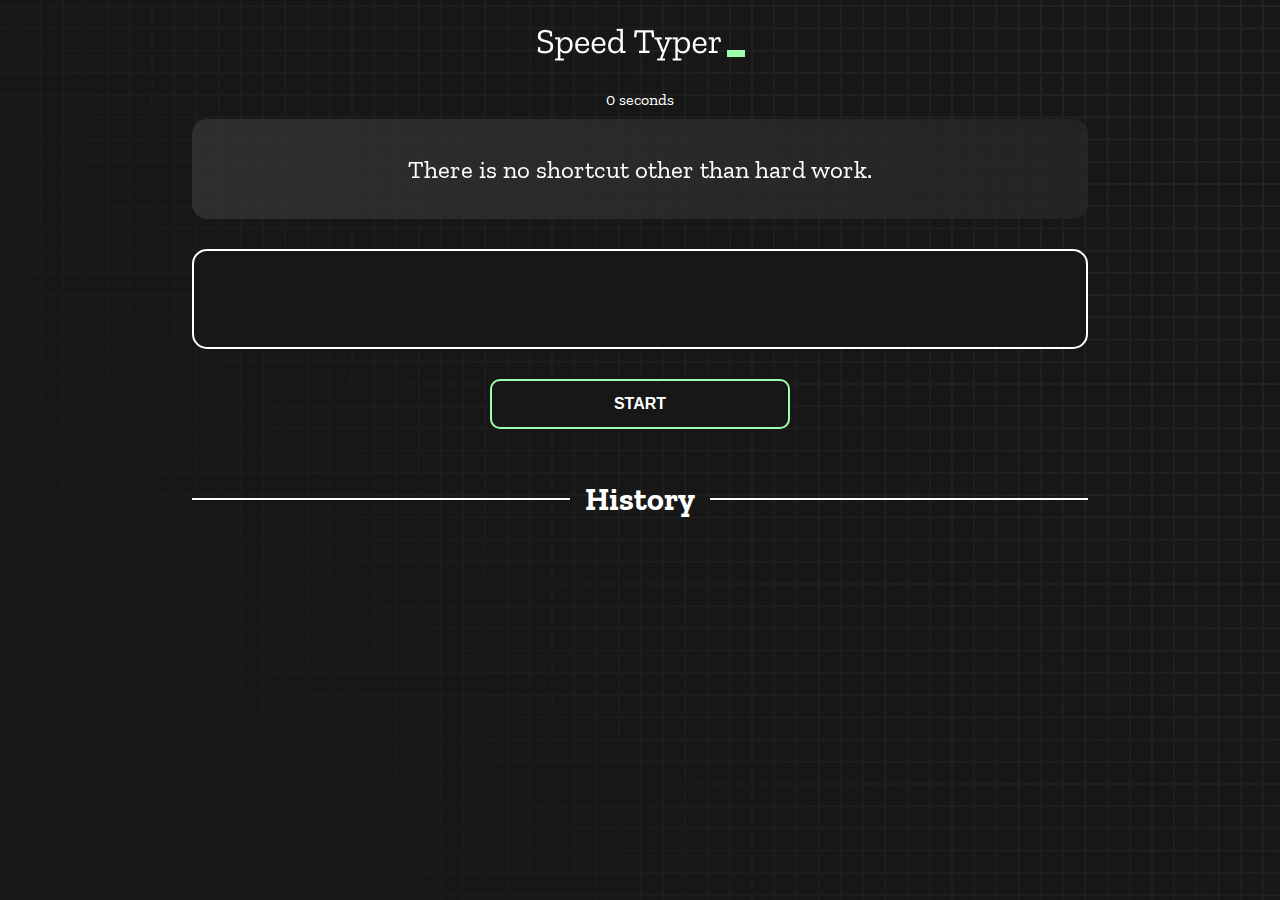
==== index.html @ 94131d9f "Initial commit" ====
<!DOCTYPE html>
<html lang="en">
  <head>
    <meta charset="UTF-8" />
    <meta http-equiv="X-UA-Compatible" content="IE=edge" />
    <meta name="viewport" content="width=device-width, initial-scale=1.0" />
    <title>Speed Monster</title>
    <link rel="stylesheet" href="styles.css" />
    <link rel="preconnect" href="https://fonts.googleapis.com" />
    <link rel="preconnect" href="https://fonts.gstatic.com" crossorigin />
    <link
      href="https://fonts.googleapis.com/css2?family=Zilla+Slab:wght@300;400;500&display=swap"
      rel="stylesheet"
    />
  </head>
  <body>
    <h1 class="title"><img src="./logo.png" /></h1>
    <div id="show-time">0 seconds</div>

    <div class="box-container">
      <div id="question"></div>

      <div id="display" class="inactive"></div>

      <div class="buttons">
        <button id="starts">START</button>
      </div>

      <div class="divider-container">
        <div class="line"></div>
        <h1 class="title2">History</h1>
        <div class="line"></div>
      </div>
      <div id="histories"></div>
    </div>

    <div id="countdown"></div>
    <div id="modal-background" class="hidden"></div>
    <div id="result" class="hidden"></div>

    <script src="./history.js"></script>
    <script src="./script.js"></script>
  </body>
</html>
---- styles.css ----
* {
  padding: 0;
  margin: 0;
  box-sizing: border-box;
}

body {
  background-image: url("./bg.png");
  background-size: cover;
  background-position: left top;
  font-family: "Zilla Slab", serif;
}

.box-container {
  width: 70%;
  margin: 0 auto;
}

#question {
  height: 100px;
  display: flex;
  align-items: center;
  justify-content: center;
  color: white;
  font-size: 25px;
  border-radius: 15px;
  background: rgb(255, 255, 255);
  background: linear-gradient(
    92.49deg,
    rgba(255, 255, 255, 0.1) 0.18%,
    rgba(255, 255, 255, 0.05) 99.85%
  );
  backdrop-filter: blur(5px);
  margin-bottom: 30px;
}

#display {
  height: 100px;
  display: flex;
  flex-wrap: wrap;
  align-items: center;
  padding-left: 5rem;
  color: white;
  font-size: 32px;
  background-color: #171717;
  border: 2px solid #9dffad;
  border-radius: 15px;
}

#countdown {
  position: fixed;
  height: 100vh;
  width: 100vw;
  background-color: rgba(0, 0, 0, 0.8);
  top: 0;
  left: 0;
  display: flex;
  align-items: center;
  justify-content: center;
  font-size: 3rem;
  color: white;
  display: none;
}
#result {
  position: fixed;
  top: 10%; 
  left: 10%;
  transform: translate(-50%, -50%);
  height: 250px;
  width: 400px;
  background-color: #171717;
  border-radius: 15px;
  border: 2px solid #9dffad;
  color: white;
  text-align: center;
  padding: 2rem;
}
#show-time{
  text-align: center;
  color: white;
  margin: 10px 0;
}

.green {
  color: #9dffad;
}
.red {
  color: #eb6565;
}
.bold {
  font-weight: 700;
}
.inactive {
  border: 2px solid white !important;
}
.hidden {
  display: none;
}
.title {
  text-align: center;
  color: white;
  margin: 20px 0;
}

.divider-container {
  height: 80px;
  display: flex;
  justify-content: center;
  align-items: center;
  gap: 15px;
  margin: 0 auto;
}

.line {
  height: 2px;
  background: white;
  width: 100%;
}

.title2 {
  color: white;
  display: block;
}

.buttons {
  display: flex;
  justify-content: center;
  margin: 30px 0;
}
button {
  padding: 10px 20px;
  border: none;
  font-size: 16px;
  font-weight: bold;
  width: 300px;
  height: 50px;
  color: white;
  background-color: #171717;
  border-radius: 10px;
  border: 2px solid #9dffad;
  cursor: pointer;
}

#histories {
  display: flex;
  flex-wrap: wrap;
  justify-content: space-around;
}

.card {
  width: 100%;
  height: 100%;
  padding: 50px;
  display: flex;
  justify-content: space-between;
  align-items: center;
  padding: 20px 30px;
  color: white;
  border-radius: 15px;
  background: rgb(255, 255, 255);
  background: linear-gradient(
    92.49deg,
    rgba(255, 255, 255, 0.1) 0.18%,
    rgba(255, 255, 255, 0.05) 99.85%
  );
  backdrop-filter: blur(5px);
  margin-bottom: 30px;
}

#modal-background {
  background: rgb(255, 255, 255);
  background: linear-gradient(
    92.49deg,
    rgba(255, 255, 255, 0.1) 0.18%,
    rgba(255, 255, 255, 0.05) 99.85%
  );
  backdrop-filter: blur(5px);
  height: 100vh;
  width: 100%;
  position: fixed;
  top: 0;
}

@media only screen and (max-width: 700px) {
  .box-container {
    padding: 0 20px;
    width: 100%;
  }
  .card {
    flex-direction: column;
  }
}
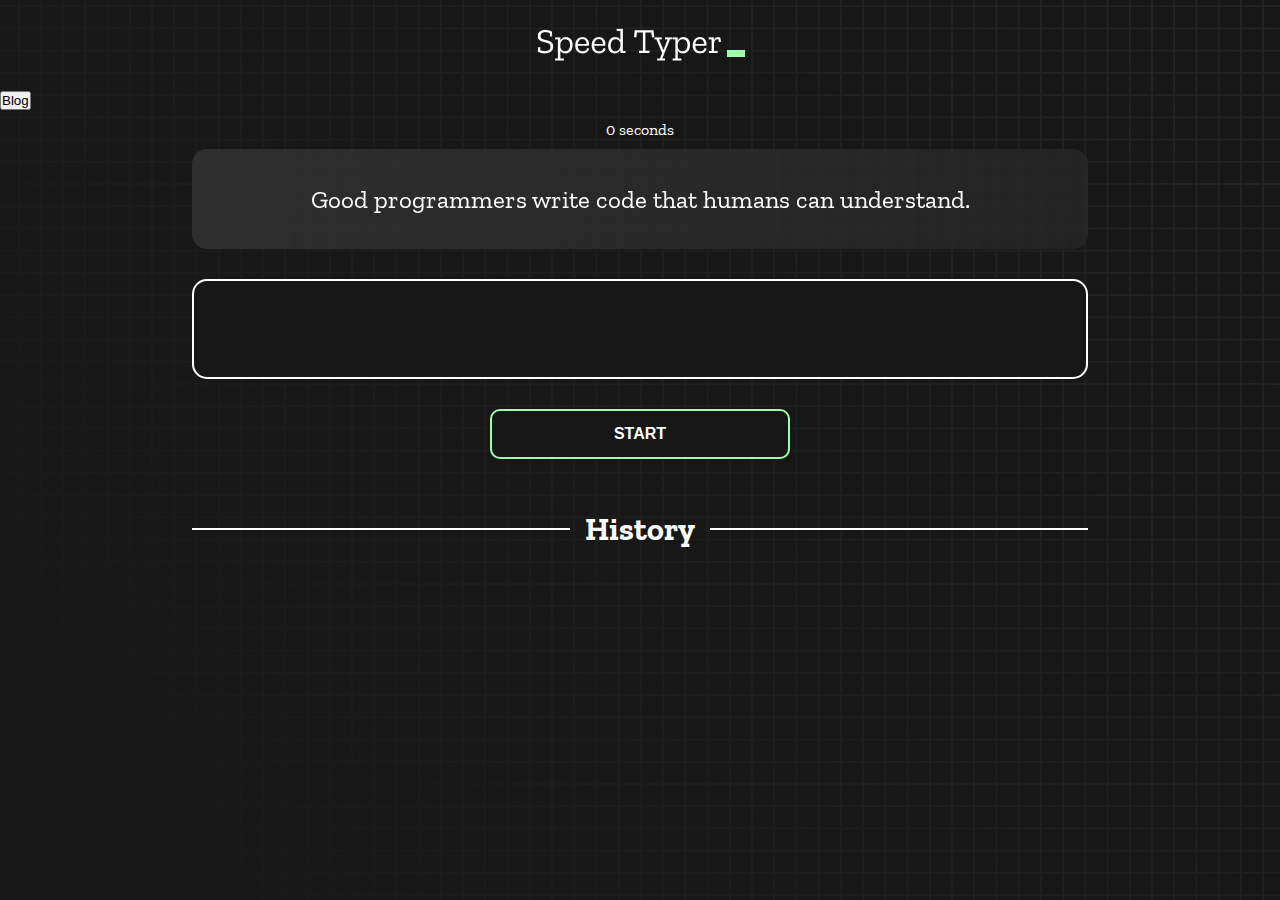
==== commit bfcb7d1d: "resposived for medium devices" ====
--- a/index.html
+++ b/index.html
@@ -15,6 +15,7 @@
   </head>
   <body>
     <h1 class="title"><img src="./logo.png" /></h1>
+    <button id="blog">Blog</button>
     <div id="show-time">0 seconds</div>
 
     <div class="box-container">
@@ -25,7 +26,6 @@
       <div class="buttons">
         <button id="starts">START</button>
       </div>
-
       <div class="divider-container">
         <div class="line"></div>
         <h1 class="title2">History</h1>
--- a/styles.css
+++ b/styles.css
@@ -74,6 +74,8 @@
   color: white;
   text-align: center;
   padding: 2rem;
+  top: 50%;
+  left: 50%;
 }
 #show-time{
   text-align: center;
@@ -127,7 +129,7 @@
   justify-content: center;
   margin: 30px 0;
 }
-button {
+#starts {
   padding: 10px 20px;
   border: none;
   font-size: 16px;
@@ -190,3 +192,11 @@
     flex-direction: column;
   }
 }
+@media only screen and (min-width: 800px){
+  #histories{
+    display: grid;
+    grid-template-columns: repeat(2, 1fr);
+    border-radius: 5px;
+    gap: 15px;
+  }
+}
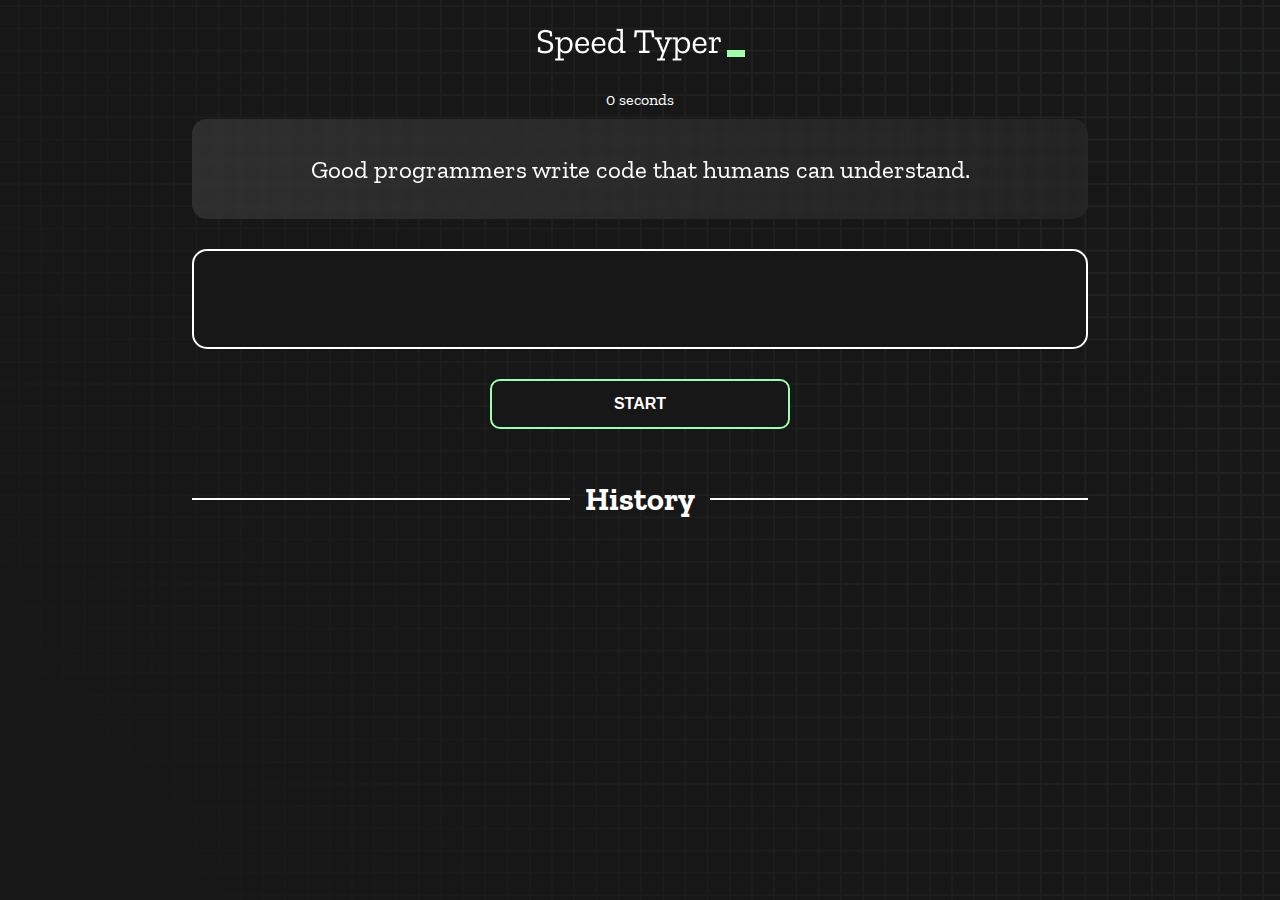
==== commit c5f10b21: "responsived for large devices" ====
--- a/index.html
+++ b/index.html
@@ -15,7 +15,6 @@
   </head>
   <body>
     <h1 class="title"><img src="./logo.png" /></h1>
-    <button id="blog">Blog</button>
     <div id="show-time">0 seconds</div>
 
     <div class="box-container">
--- a/styles.css
+++ b/styles.css
@@ -200,3 +200,11 @@
     gap: 15px;
   }
 }
+@media only screen and (min-width: 1200px){
+  #histories{
+    display: grid;
+    grid-template-columns: repeat(3, 1fr);
+    border-radius: 5px;
+    gap: 15px;
+  }
+}
